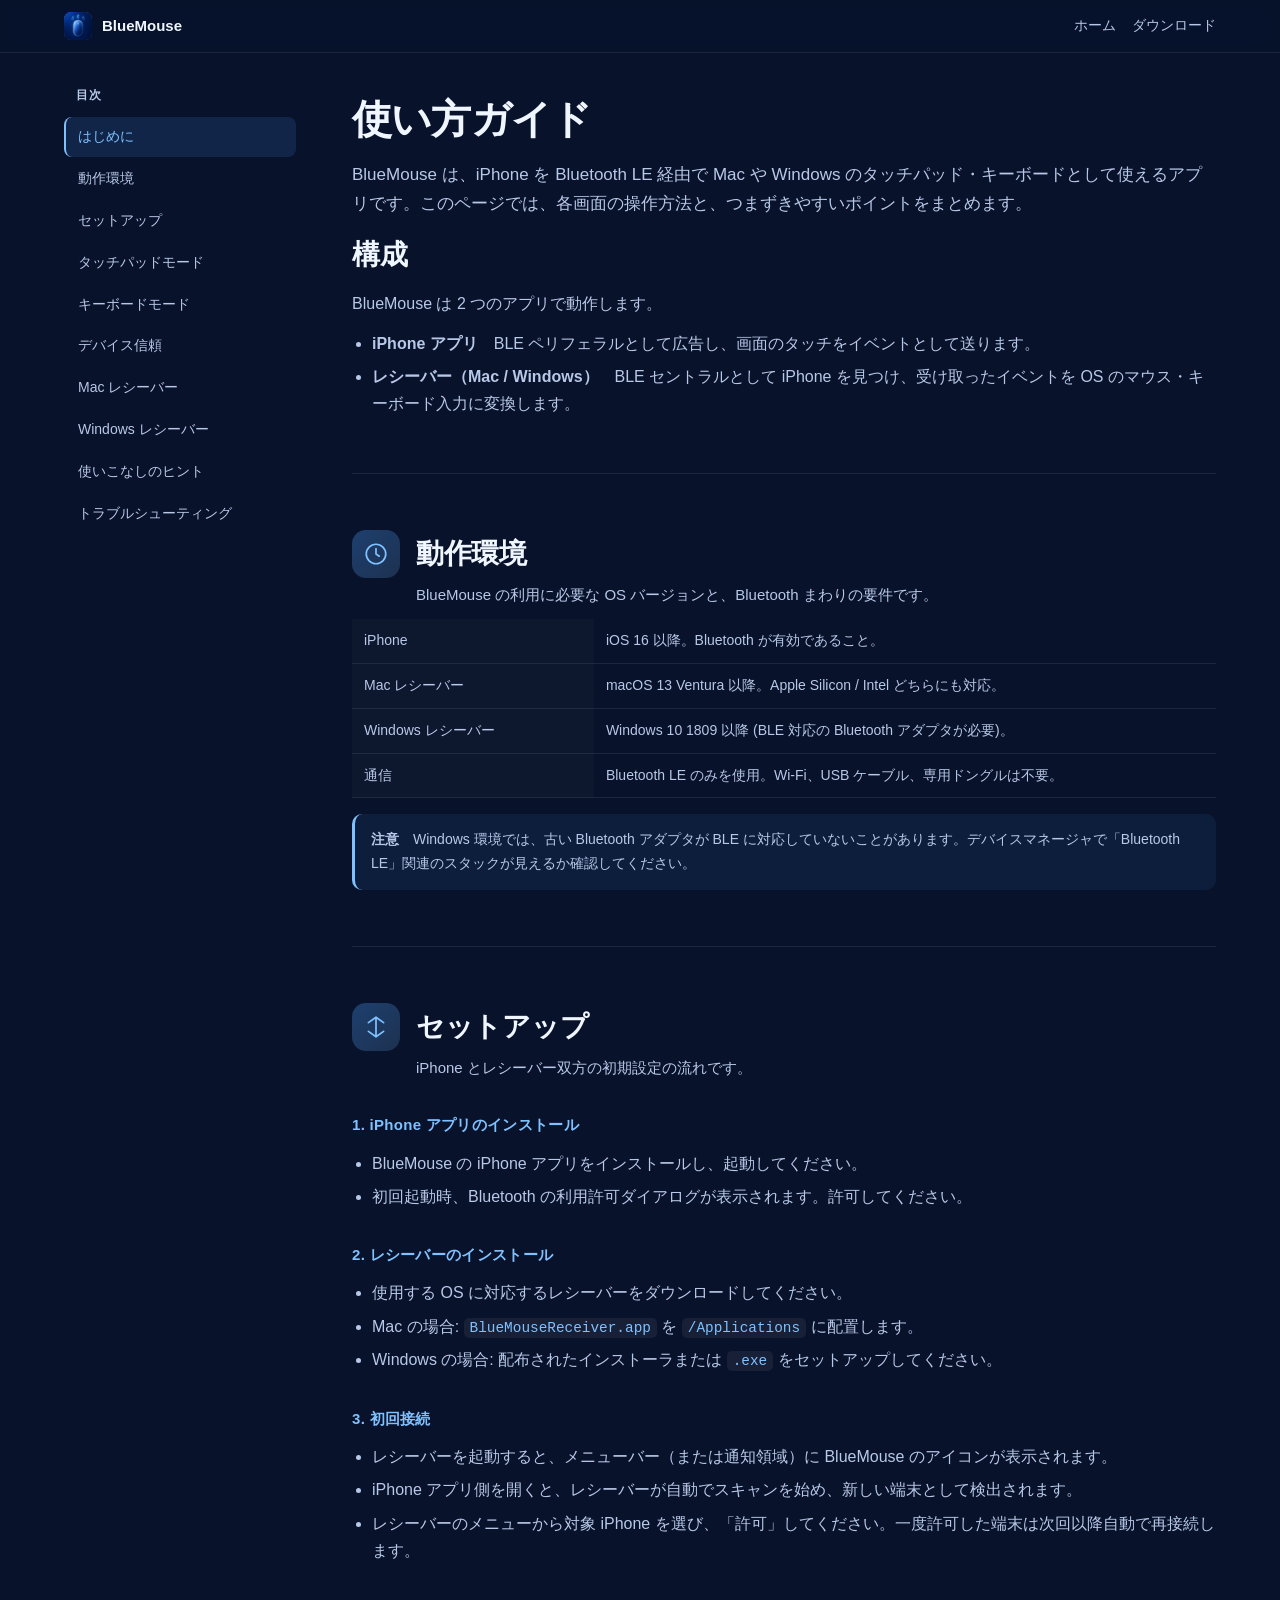
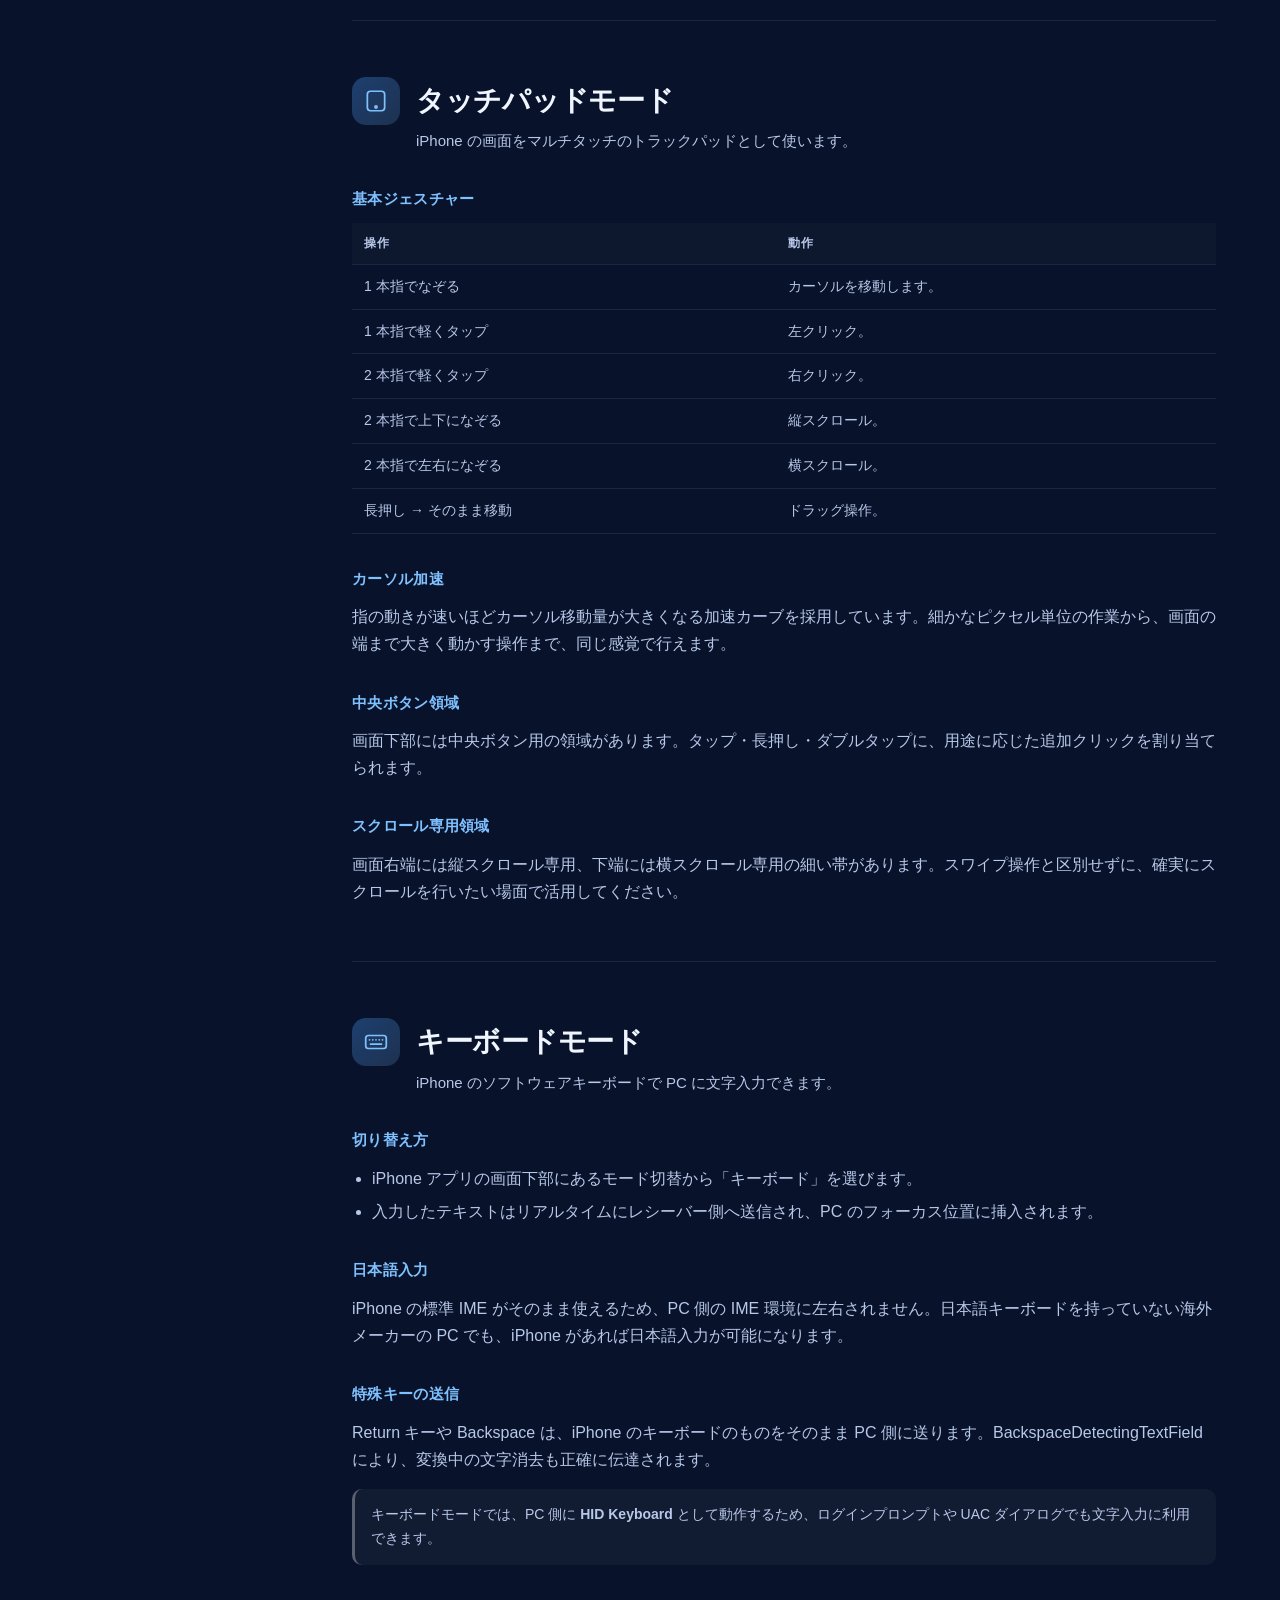
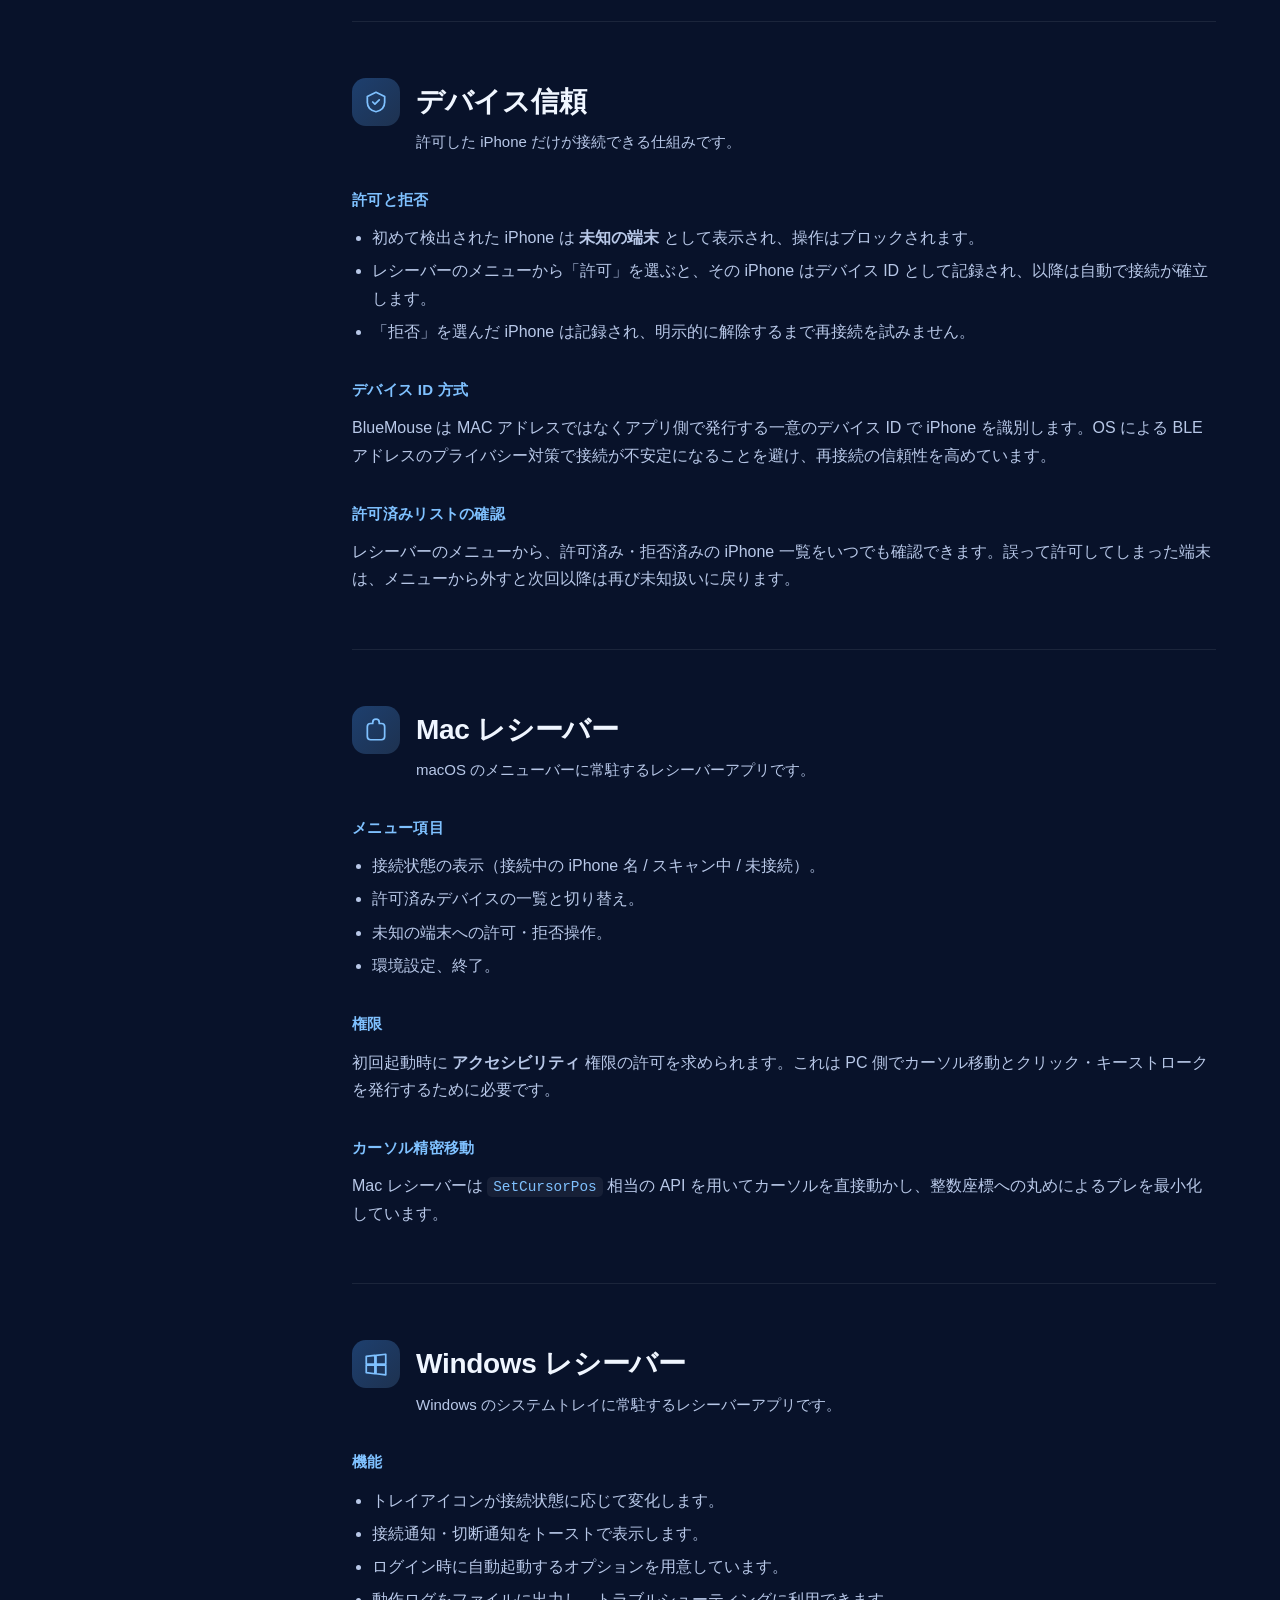
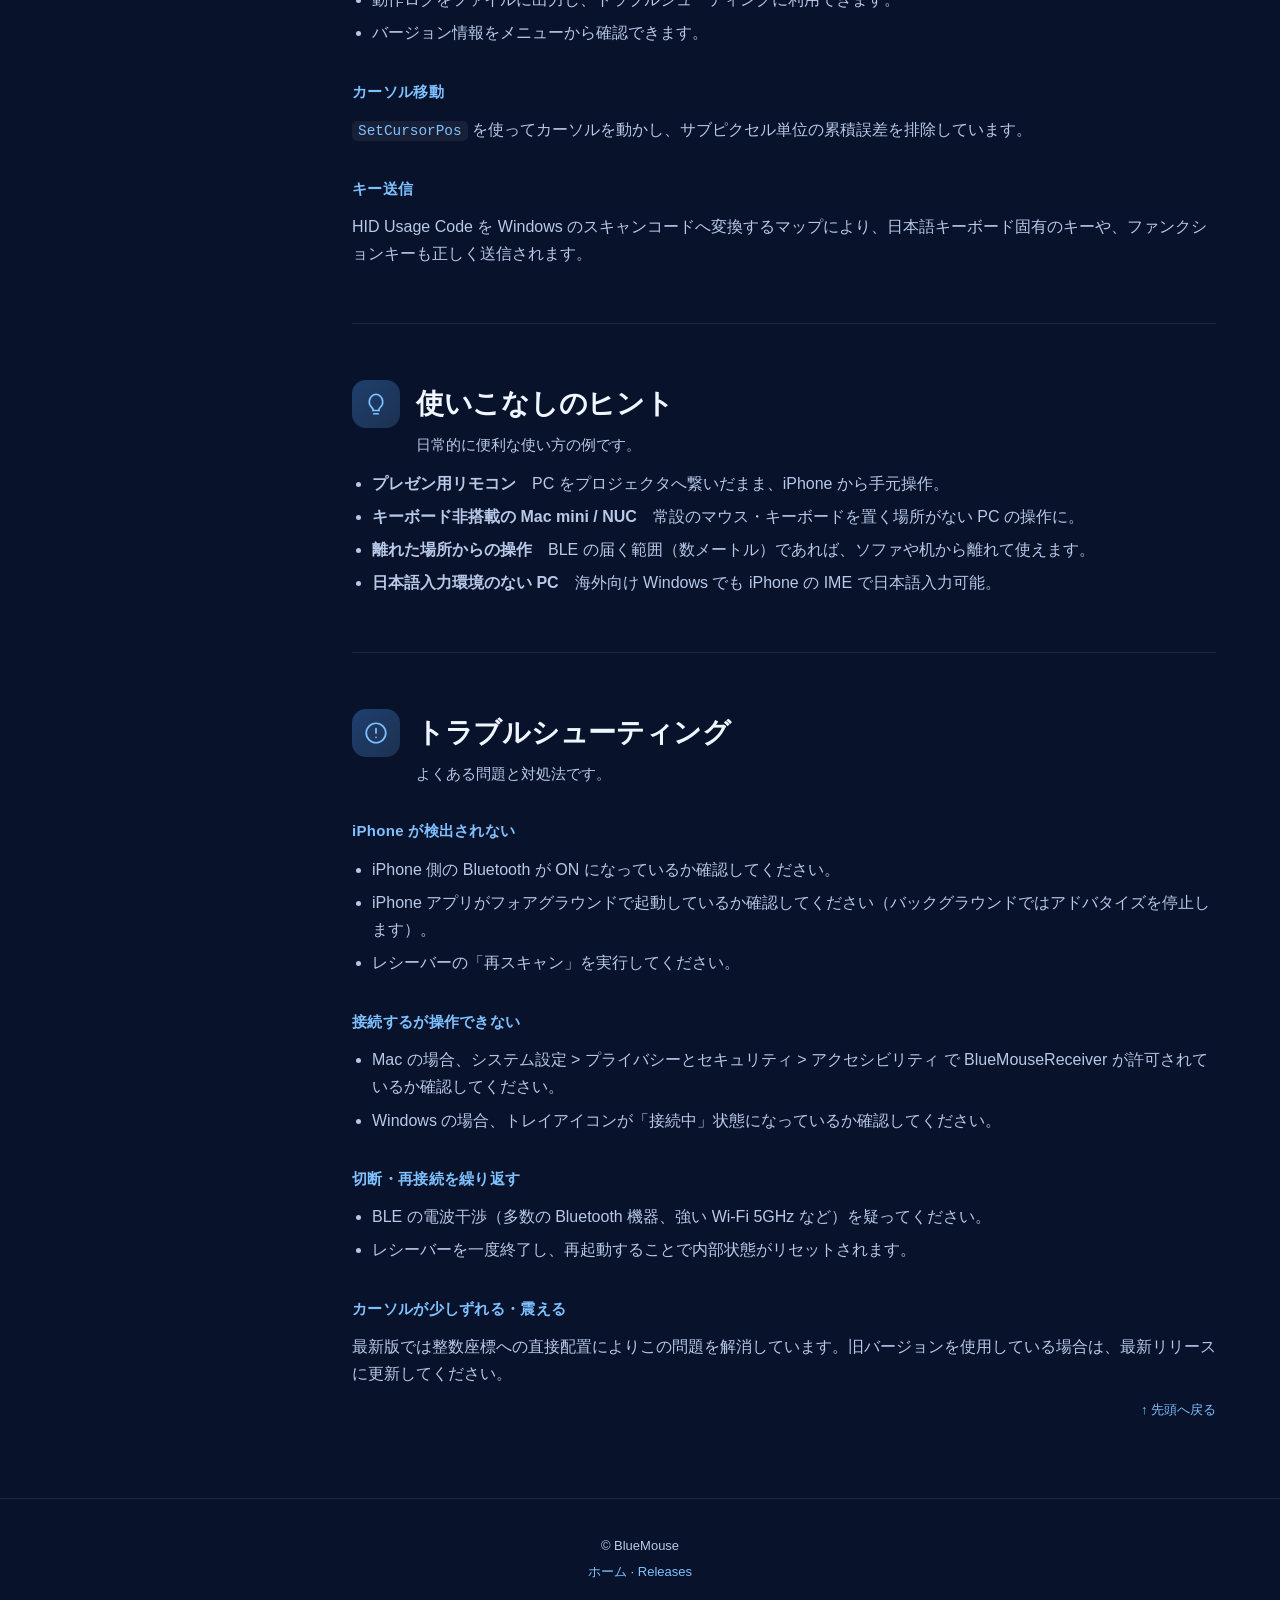
==== docs/guide.html @ d8cfebe4 "feat: 初回ランディングページ追加（README + docs/index.html + guide.html）" ====
<!DOCTYPE html>
<html lang="ja">
<head>
<meta charset="UTF-8">
<meta name="viewport" content="width=device-width, initial-scale=1">
<title>使い方ガイド — BlueMouse</title>
<meta name="description" content="BlueMouse のセットアップ手順、各モードの使い方、レシーバー側の操作方法、トラブルシューティングをまとめたガイドです。">
<link rel="icon" type="image/png" href="icon.png">
<link rel="stylesheet" href="style.css">
<link rel="stylesheet" href="guide.css">
</head>
<body class="guide">

<header class="topbar">
  <div class="topbar__inner">
    <a class="topbar__brand" href="./">
      <img src="icon-256.png" alt="" width="28" height="28">
      <span>BlueMouse</span>
    </a>
    <nav class="topbar__nav">
      <a href="./">ホーム</a>
      <a href="https://github.com/piggest/BlueMouse/releases/latest">ダウンロード</a>
    </nav>
  </div>
</header>

<div class="layout">
  <aside class="sidebar">
    <div class="sidebar__inner">
      <p class="sidebar__title">目次</p>
      <nav class="toc">
        <a href="#overview">はじめに</a>
        <a href="#requirements">動作環境</a>
        <a href="#setup">セットアップ</a>
        <a href="#touchpad">タッチパッドモード</a>
        <a href="#keyboard">キーボードモード</a>
        <a href="#trust">デバイス信頼</a>
        <a href="#receiver-mac">Mac レシーバー</a>
        <a href="#receiver-win">Windows レシーバー</a>
        <a href="#tips">使いこなしのヒント</a>
        <a href="#troubleshoot">トラブルシューティング</a>
      </nav>
    </div>
  </aside>

  <main class="content">

    <section id="overview" class="doc">
      <h1>使い方ガイド</h1>
      <p class="lead">BlueMouse は、iPhone を Bluetooth LE 経由で Mac や Windows のタッチパッド・キーボードとして使えるアプリです。このページでは、各画面の操作方法と、つまずきやすいポイントをまとめます。</p>

      <h2>構成</h2>
      <p>BlueMouse は 2 つのアプリで動作します。</p>
      <ul>
        <li><strong>iPhone アプリ</strong>　BLE ペリフェラルとして広告し、画面のタッチをイベントとして送ります。</li>
        <li><strong>レシーバー（Mac / Windows）</strong>　BLE セントラルとして iPhone を見つけ、受け取ったイベントを OS のマウス・キーボード入力に変換します。</li>
      </ul>
    </section>

    <section id="requirements" class="doc">
      <header class="doc__header">
        <span class="doc__icon" aria-hidden="true">
          <svg viewBox="0 0 24 24" fill="none" stroke="currentColor" stroke-width="1.6" stroke-linecap="round" stroke-linejoin="round"><circle cx="12" cy="12" r="9"/><path d="M12 7v5l3 2"/></svg>
        </span>
        <div>
          <h2>動作環境</h2>
          <p class="doc__lede">BlueMouse の利用に必要な OS バージョンと、Bluetooth まわりの要件です。</p>
        </div>
      </header>

      <table class="kv">
        <tbody>
          <tr><th>iPhone</th><td>iOS 16 以降。Bluetooth が有効であること。</td></tr>
          <tr><th>Mac レシーバー</th><td>macOS 13 Ventura 以降。Apple Silicon / Intel どちらにも対応。</td></tr>
          <tr><th>Windows レシーバー</th><td>Windows 10 1809 以降 (BLE 対応の Bluetooth アダプタが必要)。</td></tr>
          <tr><th>通信</th><td>Bluetooth LE のみを使用。Wi-Fi、USB ケーブル、専用ドングルは不要。</td></tr>
        </tbody>
      </table>

      <div class="callout">
        <p><strong>注意</strong>　Windows 環境では、古い Bluetooth アダプタが BLE に対応していないことがあります。デバイスマネージャで「Bluetooth LE」関連のスタックが見えるか確認してください。</p>
      </div>
    </section>

    <section id="setup" class="doc">
      <header class="doc__header">
        <span class="doc__icon" aria-hidden="true">
          <svg viewBox="0 0 24 24" fill="none" stroke="currentColor" stroke-width="1.6" stroke-linecap="round" stroke-linejoin="round"><path d="M12 3v18M5 8l7-5 7 5M5 16l7 5 7-5"/></svg>
        </span>
        <div>
          <h2>セットアップ</h2>
          <p class="doc__lede">iPhone とレシーバー双方の初期設定の流れです。</p>
        </div>
      </header>

      <h3>1. iPhone アプリのインストール</h3>
      <ul>
        <li>BlueMouse の iPhone アプリをインストールし、起動してください。</li>
        <li>初回起動時、Bluetooth の利用許可ダイアログが表示されます。許可してください。</li>
      </ul>

      <h3>2. レシーバーのインストール</h3>
      <ul>
        <li>使用する OS に対応するレシーバーをダウンロードしてください。</li>
        <li>Mac の場合: <code>BlueMouseReceiver.app</code> を <code>/Applications</code> に配置します。</li>
        <li>Windows の場合: 配布されたインストーラまたは <code>.exe</code> をセットアップしてください。</li>
      </ul>

      <h3>3. 初回接続</h3>
      <ul>
        <li>レシーバーを起動すると、メニューバー（または通知領域）に BlueMouse のアイコンが表示されます。</li>
        <li>iPhone アプリ側を開くと、レシーバーが自動でスキャンを始め、新しい端末として検出されます。</li>
        <li>レシーバーのメニューから対象 iPhone を選び、「許可」してください。一度許可した端末は次回以降自動で再接続します。</li>
      </ul>
    </section>

    <section id="touchpad" class="doc">
      <header class="doc__header">
        <span class="doc__icon" aria-hidden="true">
          <svg viewBox="0 0 24 24" fill="none" stroke="currentColor" stroke-width="1.6" stroke-linecap="round" stroke-linejoin="round"><rect x="4" y="3" width="16" height="18" rx="3"/><circle cx="12" cy="17.5" r="1"/></svg>
        </span>
        <div>
          <h2>タッチパッドモード</h2>
          <p class="doc__lede">iPhone の画面をマルチタッチのトラックパッドとして使います。</p>
        </div>
      </header>

      <h3>基本ジェスチャー</h3>
      <table class="hotkeys">
        <thead><tr><th>操作</th><th>動作</th></tr></thead>
        <tbody>
          <tr><td>1 本指でなぞる</td><td>カーソルを移動します。</td></tr>
          <tr><td>1 本指で軽くタップ</td><td>左クリック。</td></tr>
          <tr><td>2 本指で軽くタップ</td><td>右クリック。</td></tr>
          <tr><td>2 本指で上下になぞる</td><td>縦スクロール。</td></tr>
          <tr><td>2 本指で左右になぞる</td><td>横スクロール。</td></tr>
          <tr><td>長押し → そのまま移動</td><td>ドラッグ操作。</td></tr>
        </tbody>
      </table>

      <h3>カーソル加速</h3>
      <p>指の動きが速いほどカーソル移動量が大きくなる加速カーブを採用しています。細かなピクセル単位の作業から、画面の端まで大きく動かす操作まで、同じ感覚で行えます。</p>

      <h3>中央ボタン領域</h3>
      <p>画面下部には中央ボタン用の領域があります。タップ・長押し・ダブルタップに、用途に応じた追加クリックを割り当てられます。</p>

      <h3>スクロール専用領域</h3>
      <p>画面右端には縦スクロール専用、下端には横スクロール専用の細い帯があります。スワイプ操作と区別せずに、確実にスクロールを行いたい場面で活用してください。</p>
    </section>

    <section id="keyboard" class="doc">
      <header class="doc__header">
        <span class="doc__icon" aria-hidden="true">
          <svg viewBox="0 0 24 24" fill="none" stroke="currentColor" stroke-width="1.6" stroke-linecap="round" stroke-linejoin="round"><rect x="2.5" y="6" width="19" height="12" rx="2.5"/><path d="M6 10h.01M9 10h.01M12 10h.01M15 10h.01M18 10h.01M7 14h10"/></svg>
        </span>
        <div>
          <h2>キーボードモード</h2>
          <p class="doc__lede">iPhone のソフトウェアキーボードで PC に文字入力できます。</p>
        </div>
      </header>

      <h3>切り替え方</h3>
      <ul>
        <li>iPhone アプリの画面下部にあるモード切替から「キーボード」を選びます。</li>
        <li>入力したテキストはリアルタイムにレシーバー側へ送信され、PC のフォーカス位置に挿入されます。</li>
      </ul>

      <h3>日本語入力</h3>
      <p>iPhone の標準 IME がそのまま使えるため、PC 側の IME 環境に左右されません。日本語キーボードを持っていない海外メーカーの PC でも、iPhone があれば日本語入力が可能になります。</p>

      <h3>特殊キーの送信</h3>
      <p>Return キーや Backspace は、iPhone のキーボードのものをそのまま PC 側に送ります。BackspaceDetectingTextField により、変換中の文字消去も正確に伝達されます。</p>

      <div class="callout callout--note">
        <p>キーボードモードでは、PC 側に <strong>HID Keyboard</strong> として動作するため、ログインプロンプトや UAC ダイアログでも文字入力に利用できます。</p>
      </div>
    </section>

    <section id="trust" class="doc">
      <header class="doc__header">
        <span class="doc__icon" aria-hidden="true">
          <svg viewBox="0 0 24 24" fill="none" stroke="currentColor" stroke-width="1.6" stroke-linecap="round" stroke-linejoin="round"><path d="M12 3l8 4v5c0 5-3.5 8-8 9-4.5-1-8-4-8-9V7z"/><path d="M9 12l2 2 4-4"/></svg>
        </span>
        <div>
          <h2>デバイス信頼</h2>
          <p class="doc__lede">許可した iPhone だけが接続できる仕組みです。</p>
        </div>
      </header>

      <h3>許可と拒否</h3>
      <ul>
        <li>初めて検出された iPhone は <strong>未知の端末</strong> として表示され、操作はブロックされます。</li>
        <li>レシーバーのメニューから「許可」を選ぶと、その iPhone はデバイス ID として記録され、以降は自動で接続が確立します。</li>
        <li>「拒否」を選んだ iPhone は記録され、明示的に解除するまで再接続を試みません。</li>
      </ul>

      <h3>デバイス ID 方式</h3>
      <p>BlueMouse は MAC アドレスではなくアプリ側で発行する一意のデバイス ID で iPhone を識別します。OS による BLE アドレスのプライバシー対策で接続が不安定になることを避け、再接続の信頼性を高めています。</p>

      <h3>許可済みリストの確認</h3>
      <p>レシーバーのメニューから、許可済み・拒否済みの iPhone 一覧をいつでも確認できます。誤って許可してしまった端末は、メニューから外すと次回以降は再び未知扱いに戻ります。</p>
    </section>

    <section id="receiver-mac" class="doc">
      <header class="doc__header">
        <span class="doc__icon" aria-hidden="true">
          <svg viewBox="0 0 24 24" fill="none" stroke="currentColor" stroke-width="1.6" stroke-linecap="round" stroke-linejoin="round"><path d="M12 2a3 3 0 00-3 3v1H7a3 3 0 00-3 3v9a3 3 0 003 3h10a3 3 0 003-3V9a3 3 0 00-3-3h-2V5a3 3 0 00-3-3z"/></svg>
        </span>
        <div>
          <h2>Mac レシーバー</h2>
          <p class="doc__lede">macOS のメニューバーに常駐するレシーバーアプリです。</p>
        </div>
      </header>

      <h3>メニュー項目</h3>
      <ul>
        <li>接続状態の表示（接続中の iPhone 名 / スキャン中 / 未接続）。</li>
        <li>許可済みデバイスの一覧と切り替え。</li>
        <li>未知の端末への許可・拒否操作。</li>
        <li>環境設定、終了。</li>
      </ul>

      <h3>権限</h3>
      <p>初回起動時に <strong>アクセシビリティ</strong> 権限の許可を求められます。これは PC 側でカーソル移動とクリック・キーストロークを発行するために必要です。</p>

      <h3>カーソル精密移動</h3>
      <p>Mac レシーバーは <code>SetCursorPos</code> 相当の API を用いてカーソルを直接動かし、整数座標への丸めによるブレを最小化しています。</p>
    </section>

    <section id="receiver-win" class="doc">
      <header class="doc__header">
        <span class="doc__icon" aria-hidden="true">
          <svg viewBox="0 0 24 24" fill="none" stroke="currentColor" stroke-width="1.6" stroke-linecap="round" stroke-linejoin="round"><path d="M3 5l8-1v8H3zM12 4l9-1v9h-9zM3 13h8v8l-8-1zM12 13h9v9l-9-1z"/></svg>
        </span>
        <div>
          <h2>Windows レシーバー</h2>
          <p class="doc__lede">Windows のシステムトレイに常駐するレシーバーアプリです。</p>
        </div>
      </header>

      <h3>機能</h3>
      <ul>
        <li>トレイアイコンが接続状態に応じて変化します。</li>
        <li>接続通知・切断通知をトーストで表示します。</li>
        <li>ログイン時に自動起動するオプションを用意しています。</li>
        <li>動作ログをファイルに出力し、トラブルシューティングに利用できます。</li>
        <li>バージョン情報をメニューから確認できます。</li>
      </ul>

      <h3>カーソル移動</h3>
      <p><code>SetCursorPos</code> を使ってカーソルを動かし、サブピクセル単位の累積誤差を排除しています。</p>

      <h3>キー送信</h3>
      <p>HID Usage Code を Windows のスキャンコードへ変換するマップにより、日本語キーボード固有のキーや、ファンクションキーも正しく送信されます。</p>
    </section>

    <section id="tips" class="doc">
      <header class="doc__header">
        <span class="doc__icon" aria-hidden="true">
          <svg viewBox="0 0 24 24" fill="none" stroke="currentColor" stroke-width="1.6" stroke-linecap="round" stroke-linejoin="round"><path d="M9 18h6M10 21h4M12 3a7 7 0 00-4 12c1 1 1.5 2 1.5 3h5C14.5 17 15 16 16 15a7 7 0 00-4-12z"/></svg>
        </span>
        <div>
          <h2>使いこなしのヒント</h2>
          <p class="doc__lede">日常的に便利な使い方の例です。</p>
        </div>
      </header>

      <ul>
        <li><strong>プレゼン用リモコン</strong>　PC をプロジェクタへ繋いだまま、iPhone から手元操作。</li>
        <li><strong>キーボード非搭載の Mac mini / NUC</strong>　常設のマウス・キーボードを置く場所がない PC の操作に。</li>
        <li><strong>離れた場所からの操作</strong>　BLE の届く範囲（数メートル）であれば、ソファや机から離れて使えます。</li>
        <li><strong>日本語入力環境のない PC</strong>　海外向け Windows でも iPhone の IME で日本語入力可能。</li>
      </ul>
    </section>

    <section id="troubleshoot" class="doc">
      <header class="doc__header">
        <span class="doc__icon" aria-hidden="true">
          <svg viewBox="0 0 24 24" fill="none" stroke="currentColor" stroke-width="1.6" stroke-linecap="round" stroke-linejoin="round"><circle cx="12" cy="12" r="9"/><path d="M12 8v4M12 16h.01"/></svg>
        </span>
        <div>
          <h2>トラブルシューティング</h2>
          <p class="doc__lede">よくある問題と対処法です。</p>
        </div>
      </header>

      <h3>iPhone が検出されない</h3>
      <ul>
        <li>iPhone 側の Bluetooth が ON になっているか確認してください。</li>
        <li>iPhone アプリがフォアグラウンドで起動しているか確認してください（バックグラウンドではアドバタイズを停止します）。</li>
        <li>レシーバーの「再スキャン」を実行してください。</li>
      </ul>

      <h3>接続するが操作できない</h3>
      <ul>
        <li>Mac の場合、システム設定 &gt; プライバシーとセキュリティ &gt; アクセシビリティ で BlueMouseReceiver が許可されているか確認してください。</li>
        <li>Windows の場合、トレイアイコンが「接続中」状態になっているか確認してください。</li>
      </ul>

      <h3>切断・再接続を繰り返す</h3>
      <ul>
        <li>BLE の電波干渉（多数の Bluetooth 機器、強い Wi-Fi 5GHz など）を疑ってください。</li>
        <li>レシーバーを一度終了し、再起動することで内部状態がリセットされます。</li>
      </ul>

      <h3>カーソルが少しずれる・震える</h3>
      <p>最新版では整数座標への直接配置によりこの問題を解消しています。旧バージョンを使用している場合は、最新リリースに更新してください。</p>
    </section>

    <p class="back-to-top"><a href="#overview">↑ 先頭へ戻る</a></p>

  </main>
</div>

<footer class="footer">
  <div class="container">
    <p>© BlueMouse</p>
    <p><a href="./">ホーム</a> · <a href="https://github.com/piggest/BlueMouse/releases">Releases</a></p>
  </div>
</footer>

<script>
(function () {
  const links = document.querySelectorAll('.toc a');
  const map = new Map();
  links.forEach(a => {
    const id = a.getAttribute('href').slice(1);
    const el = document.getElementById(id);
    if (el) map.set(el, a);
  });
  const observer = new IntersectionObserver(entries => {
    entries.forEach(e => {
      const link = map.get(e.target);
      if (!link) return;
      if (e.isIntersecting) {
        links.forEach(l => l.classList.remove('active'));
        link.classList.add('active');
      }
    });
  }, { rootMargin: '-30% 0px -65% 0px', threshold: 0 });
  map.forEach((_, el) => observer.observe(el));
})();
</script>
</body>
</html>
---- docs/style.css ----
:root {
  --bg: #08122a;
  --bg-2: #102145;
  --fg: #f0f6ff;
  --fg-muted: #b8c8e8;
  --accent: #4a9eff;
  --accent-2: #7fc1ff;
  --card: rgba(255, 255, 255, 0.05);
  --card-border: rgba(255, 255, 255, 0.08);
  --max-width: 1080px;
}

* { box-sizing: border-box; }

html { scroll-behavior: smooth; }

body {
  margin: 0;
  font-family: -apple-system, BlinkMacSystemFont, "Helvetica Neue", "Hiragino Sans", "Yu Gothic UI", sans-serif;
  background: var(--bg);
  color: var(--fg);
  line-height: 1.7;
  -webkit-font-smoothing: antialiased;
}

a { color: var(--accent-2); text-decoration: none; }
a:hover { text-decoration: underline; }

.container {
  max-width: var(--max-width);
  margin: 0 auto;
  padding: 0 24px;
}

/* Hero */
.hero {
  background: radial-gradient(ellipse at top, #1a3070 0%, var(--bg) 60%);
  padding: 96px 0 80px;
  text-align: center;
  position: relative;
  overflow: hidden;
}

.hero::before {
  content: "";
  position: absolute;
  inset: 0;
  background: radial-gradient(circle at 20% 30%, rgba(127, 193, 255, 0.18), transparent 40%),
              radial-gradient(circle at 80% 60%, rgba(74, 158, 255, 0.15), transparent 45%);
  pointer-events: none;
}

.hero > .container { position: relative; }

.hero__icon {
  width: 160px; height: 160px;
  border-radius: 36px;
  box-shadow: 0 30px 80px rgba(74, 158, 255, 0.45),
              0 8px 24px rgba(0, 0, 0, 0.5);
}

.hero__title {
  font-size: clamp(40px, 6vw, 64px);
  margin: 28px 0 8px;
  letter-spacing: -0.02em;
  font-weight: 700;
}

.hero__lede {
  font-size: clamp(18px, 2.4vw, 24px);
  margin: 0 0 12px;
  color: var(--fg);
}

.hero__sub {
  margin: 0 auto 32px;
  max-width: 640px;
  color: var(--fg-muted);
  font-size: 16px;
}

.hero__cta {
  display: flex;
  gap: 12px;
  justify-content: center;
  flex-wrap: wrap;
}

.btn {
  display: inline-block;
  padding: 14px 28px;
  border-radius: 12px;
  font-weight: 600;
  font-size: 15px;
  transition: transform 0.15s ease, box-shadow 0.2s ease;
}

.btn--primary {
  background: linear-gradient(135deg, var(--accent), var(--accent-2));
  color: #06122a;
  box-shadow: 0 10px 30px rgba(74, 158, 255, 0.4);
}
.btn--primary:hover { transform: translateY(-2px); text-decoration: none; }

.btn--ghost {
  background: transparent;
  color: var(--fg);
  border: 1px solid rgba(255, 255, 255, 0.2);
}
.btn--ghost:hover { background: rgba(255, 255, 255, 0.05); text-decoration: none; }

.hero__meta {
  margin-top: 24px;
  font-size: 13px;
  color: var(--fg-muted);
}

/* Sections */
.section__title {
  font-size: clamp(24px, 3.5vw, 32px);
  margin: 0 0 32px;
  letter-spacing: -0.01em;
}

.features { padding: 80px 0; background: var(--bg-2); }

.cards {
  list-style: none;
  padding: 0;
  margin: 0;
  display: grid;
  grid-template-columns: repeat(auto-fit, minmax(220px, 1fr));
  gap: 16px;
}

.card {
  background: var(--card);
  border: 1px solid var(--card-border);
  border-radius: 16px;
  padding: 24px;
  transition: border-color 0.2s ease, transform 0.2s ease;
}
.card:hover { border-color: var(--accent); transform: translateY(-2px); }
.card__icon {
  display: inline-flex;
  align-items: center;
  justify-content: center;
  width: 44px;
  height: 44px;
  border-radius: 12px;
  background: linear-gradient(135deg, rgba(74, 158, 255, 0.28), rgba(127, 193, 255, 0.18));
  color: var(--accent-2);
  margin-bottom: 14px;
}
.card__icon svg { width: 24px; height: 24px; }
.card h3 { margin: 0 0 8px; font-size: 17px; color: var(--accent-2); }
.card p { margin: 0; color: var(--fg-muted); font-size: 14px; }

/* Platforms */
.platforms { padding: 80px 0; }
.platform-grid {
  display: grid;
  grid-template-columns: repeat(auto-fit, minmax(260px, 1fr));
  gap: 16px;
}
.platform {
  background: var(--card);
  border: 1px solid var(--card-border);
  border-radius: 16px;
  padding: 24px;
}
.platform h3 {
  margin: 0 0 8px;
  font-size: 17px;
  color: var(--accent-2);
}
.platform p { margin: 0 0 12px; color: var(--fg-muted); font-size: 14px; }
.platform__tag {
  display: inline-block;
  padding: 2px 10px;
  border-radius: 999px;
  font-size: 12px;
  background: rgba(74, 158, 255, 0.15);
  color: var(--accent-2);
  margin-bottom: 12px;
}

/* Install */
.install { padding: 80px 0; background: var(--bg-2); }
.steps { padding-left: 20px; color: var(--fg-muted); }
.steps li { margin-bottom: 8px; }
.steps code {
  background: rgba(255, 255, 255, 0.08);
  padding: 2px 8px;
  border-radius: 6px;
  font-family: "SF Mono", Menlo, monospace;
  font-size: 0.92em;
}
.note { margin-top: 16px; font-size: 13px; color: var(--fg-muted); }

/* Footer */
.footer {
  padding: 32px 0;
  text-align: center;
  color: var(--fg-muted);
  font-size: 13px;
  border-top: 1px solid var(--card-border);
}
.footer p { margin: 4px 0; }
---- docs/guide.css ----
/* ガイド専用スタイル */

body.guide {
  background: var(--bg);
  color: var(--fg);
}

/* Topbar */
.topbar {
  position: sticky;
  top: 0;
  z-index: 50;
  background: rgba(8, 18, 42, 0.85);
  backdrop-filter: saturate(160%) blur(12px);
  -webkit-backdrop-filter: saturate(160%) blur(12px);
  border-bottom: 1px solid var(--card-border);
}
.topbar__inner {
  max-width: 1200px;
  margin: 0 auto;
  padding: 12px 24px;
  display: flex;
  align-items: center;
  justify-content: space-between;
  gap: 16px;
}
.topbar__brand {
  display: inline-flex;
  align-items: center;
  gap: 10px;
  color: var(--fg);
  font-weight: 600;
  font-size: 15px;
  text-decoration: none;
}
.topbar__brand img { border-radius: 7px; }
.topbar__nav {
  display: flex;
  gap: 16px;
  font-size: 14px;
}
.topbar__nav a { color: var(--fg-muted); }
.topbar__nav a:hover { color: var(--accent-2); }

/* Layout */
.layout {
  max-width: 1200px;
  margin: 0 auto;
  padding: 32px 24px 64px;
  display: grid;
  grid-template-columns: 240px 1fr;
  gap: 48px;
}
@media (max-width: 880px) {
  .layout { grid-template-columns: 1fr; gap: 24px; }
  .sidebar { position: static; }
  .sidebar__inner { position: static; }
  .toc { display: grid; grid-template-columns: repeat(2, 1fr); gap: 4px; }
}

/* Sidebar / TOC */
.sidebar { position: relative; }
.sidebar__inner {
  position: sticky;
  top: 80px;
  max-height: calc(100vh - 96px);
  overflow-y: auto;
  padding-right: 8px;
}
.sidebar__title {
  font-size: 12px;
  font-weight: 600;
  letter-spacing: 0.08em;
  text-transform: uppercase;
  color: var(--fg-muted);
  margin: 0 0 12px;
  padding: 0 12px;
}
.toc { display: flex; flex-direction: column; gap: 2px; }
.toc a {
  display: block;
  padding: 8px 12px;
  border-radius: 8px;
  color: var(--fg-muted);
  font-size: 14px;
  text-decoration: none;
  border-left: 2px solid transparent;
  transition: background 0.12s, color 0.12s, border-color 0.12s;
}
.toc a:hover { color: var(--fg); background: rgba(255, 255, 255, 0.04); text-decoration: none; }
.toc a.active {
  color: var(--accent-2);
  background: rgba(74, 158, 255, 0.14);
  border-left-color: var(--accent-2);
}

/* Content */
.content { min-width: 0; }
.content > .doc { scroll-margin-top: 80px; }
.content > .doc + .doc {
  margin-top: 56px;
  padding-top: 56px;
  border-top: 1px solid var(--card-border);
}

.lead {
  font-size: 17px;
  color: var(--fg-muted);
  margin: 8px 0 32px;
}

.content h1 {
  font-size: clamp(28px, 4vw, 40px);
  margin: 0 0 8px;
  letter-spacing: -0.02em;
}
.content h2 {
  font-size: clamp(22px, 3vw, 28px);
  margin: 0 0 12px;
  letter-spacing: -0.01em;
}
.content h3 {
  font-size: 15px;
  margin: 32px 0 12px;
  color: var(--accent-2);
  letter-spacing: 0.02em;
}
.content p { color: var(--fg-muted); margin: 0 0 12px; }
.content ul {
  padding-left: 20px;
  color: var(--fg-muted);
  margin: 0 0 12px;
}
.content ul li { margin-bottom: 6px; }
.content ul ul { margin-top: 6px; margin-bottom: 0; }

/* Doc section header with icon */
.doc__header {
  display: flex;
  align-items: flex-start;
  gap: 16px;
  margin-bottom: 12px;
}
.doc__icon {
  flex: 0 0 auto;
  display: inline-flex;
  align-items: center;
  justify-content: center;
  width: 48px;
  height: 48px;
  border-radius: 14px;
  background: linear-gradient(135deg, rgba(74, 158, 255, 0.32), rgba(127, 193, 255, 0.18));
  color: var(--accent-2);
}
.doc__icon svg { width: 26px; height: 26px; }
.doc__lede {
  margin: 4px 0 0 !important;
  color: var(--fg-muted);
  font-size: 15px;
}
.doc__header > div { min-width: 0; flex: 1; }
.doc__header h2 { margin: 0; }

/* Tables */
.kv, .hotkeys {
  width: 100%;
  border-collapse: collapse;
  margin: 0 0 12px;
  font-size: 14px;
}
.kv th, .kv td, .hotkeys th, .hotkeys td {
  text-align: left;
  padding: 10px 12px;
  border-bottom: 1px solid var(--card-border);
  vertical-align: top;
}
.kv th, .hotkeys th {
  font-weight: 600;
  color: var(--fg);
  background: rgba(255, 255, 255, 0.02);
}
.hotkeys thead th { color: var(--fg-muted); font-size: 12px; letter-spacing: 0.06em; text-transform: uppercase; }
.kv th { width: 28%; color: var(--fg-muted); font-weight: 500; }
.kv td, .hotkeys td { color: var(--fg-muted); }
.kv td code, .hotkeys td code { color: var(--accent-2); }

/* kbd */
kbd {
  display: inline-block;
  padding: 2px 7px;
  margin: 0 2px;
  font-family: -apple-system, BlinkMacSystemFont, "Helvetica Neue", sans-serif;
  font-size: 12px;
  font-weight: 600;
  color: var(--fg);
  background: rgba(255, 255, 255, 0.08);
  border: 1px solid rgba(255, 255, 255, 0.14);
  border-bottom-width: 2px;
  border-radius: 5px;
  vertical-align: middle;
}

/* Inline code */
.content code {
  background: rgba(255, 255, 255, 0.06);
  padding: 2px 6px;
  border-radius: 5px;
  font-family: "SF Mono", Menlo, monospace;
  font-size: 0.9em;
  color: var(--accent-2);
}

/* Callouts */
.callout {
  margin: 16px 0;
  padding: 14px 16px;
  border-radius: 10px;
  background: rgba(74, 158, 255, 0.09);
  border-left: 3px solid var(--accent-2);
  font-size: 14px;
  color: var(--fg-muted);
}
.callout p { margin: 0; }
.callout--note {
  background: rgba(255, 255, 255, 0.04);
  border-left-color: rgba(255, 255, 255, 0.3);
}
.callout--warn {
  background: rgba(255, 168, 90, 0.08);
  border-left-color: #ffaa5a;
}

/* Back to top */
.back-to-top {
  margin-top: 48px;
  text-align: right;
  font-size: 13px;
}
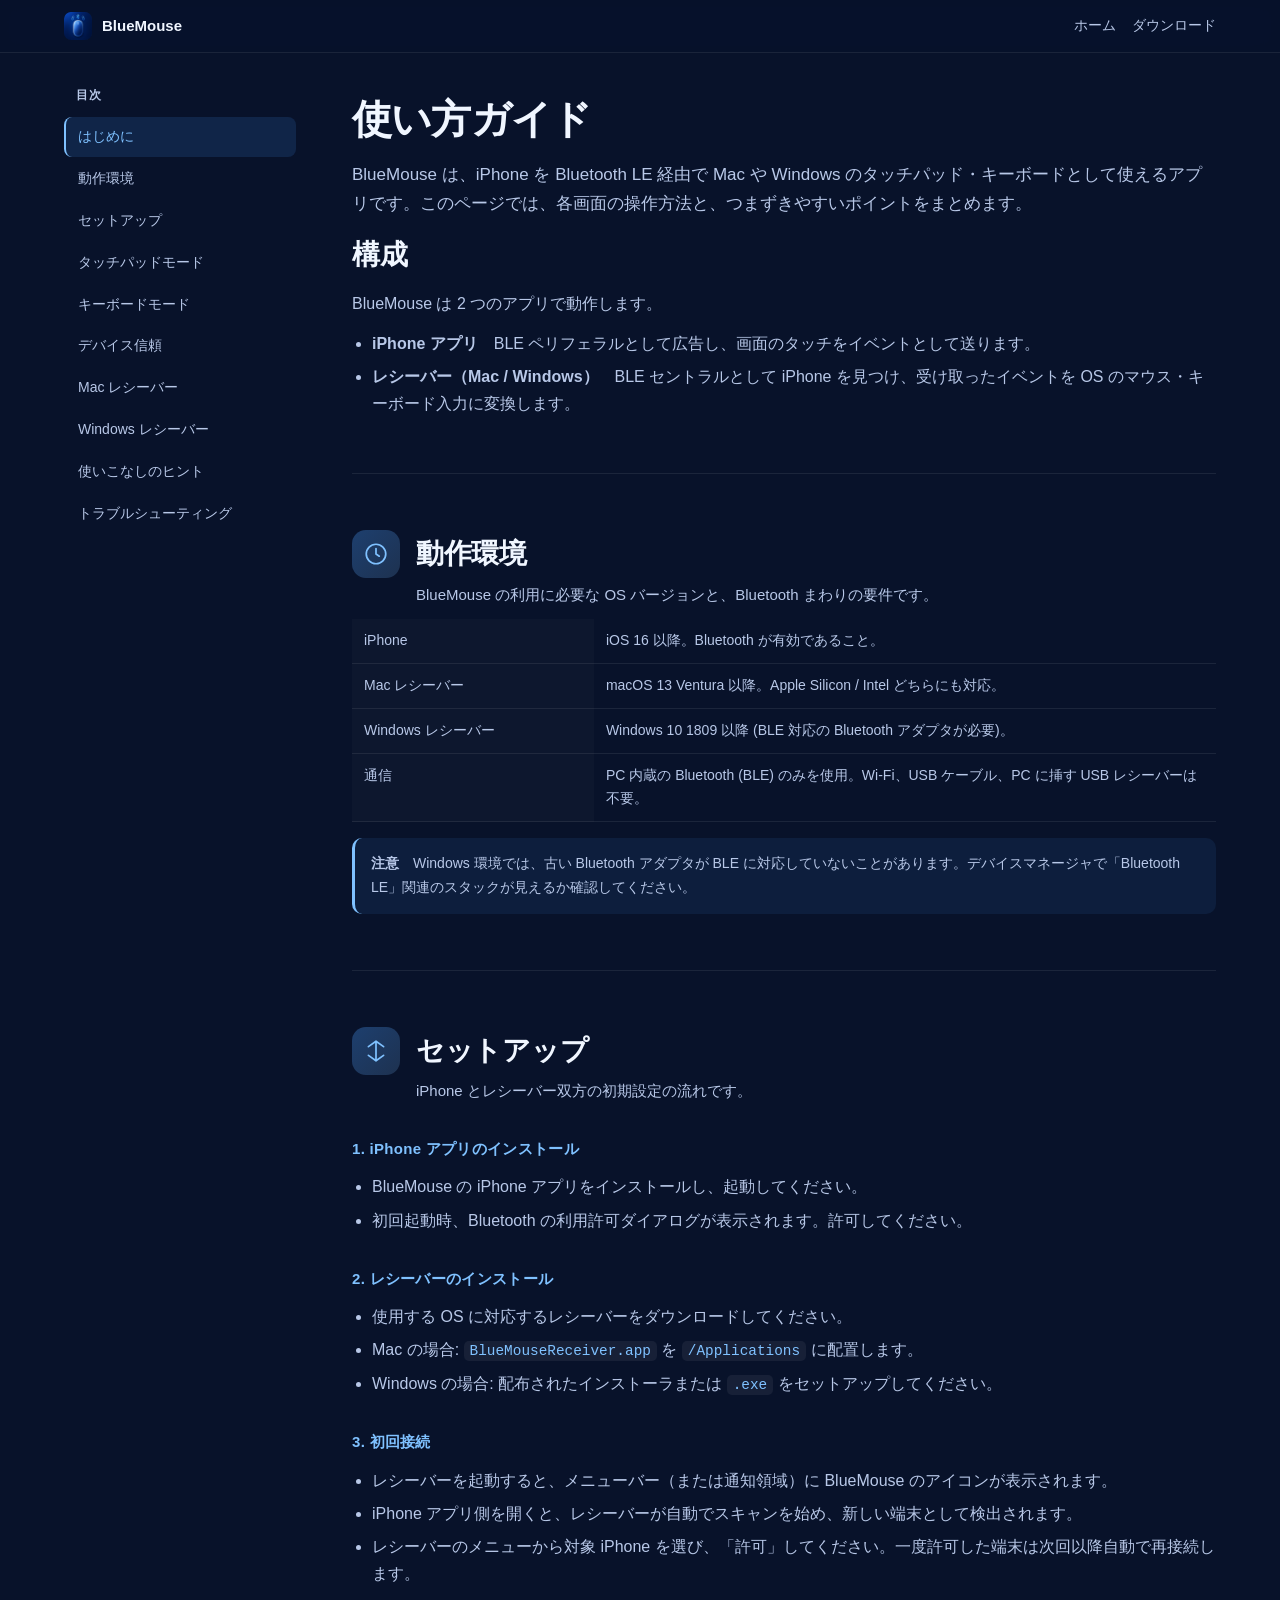
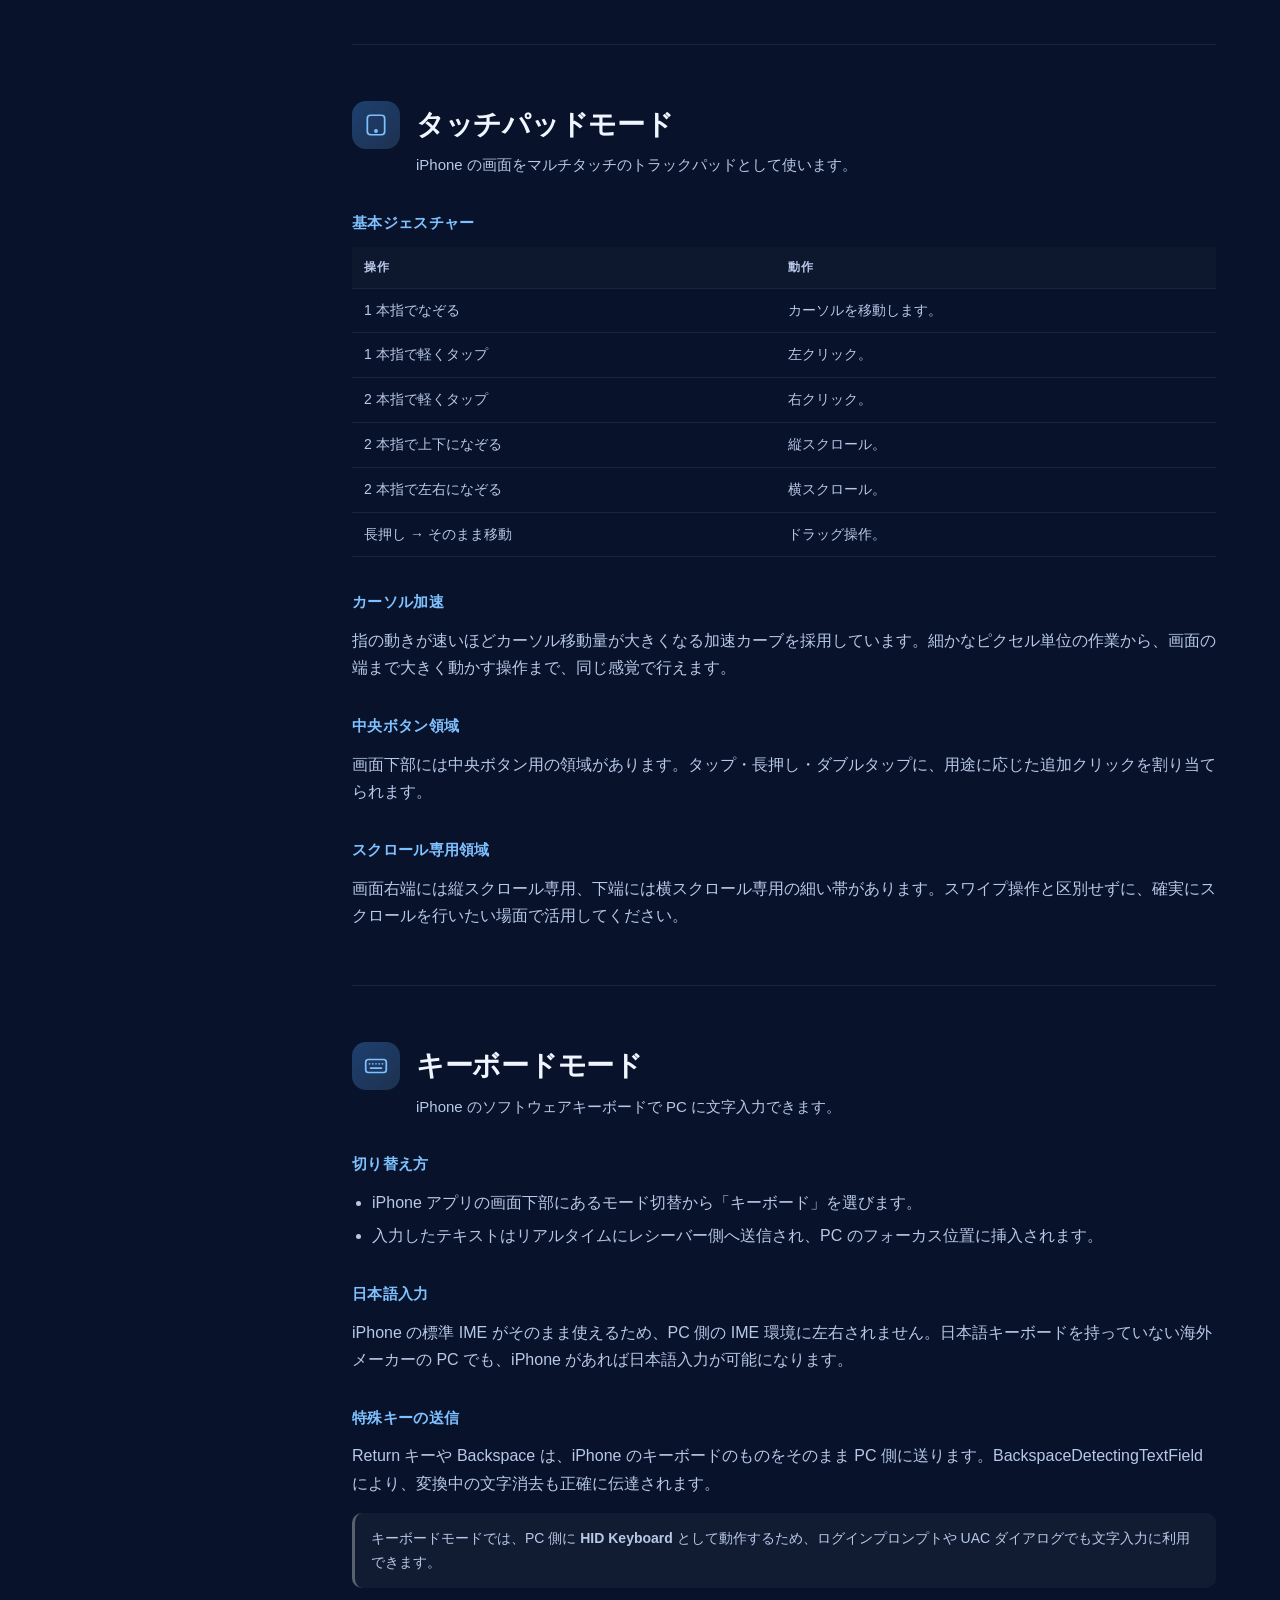
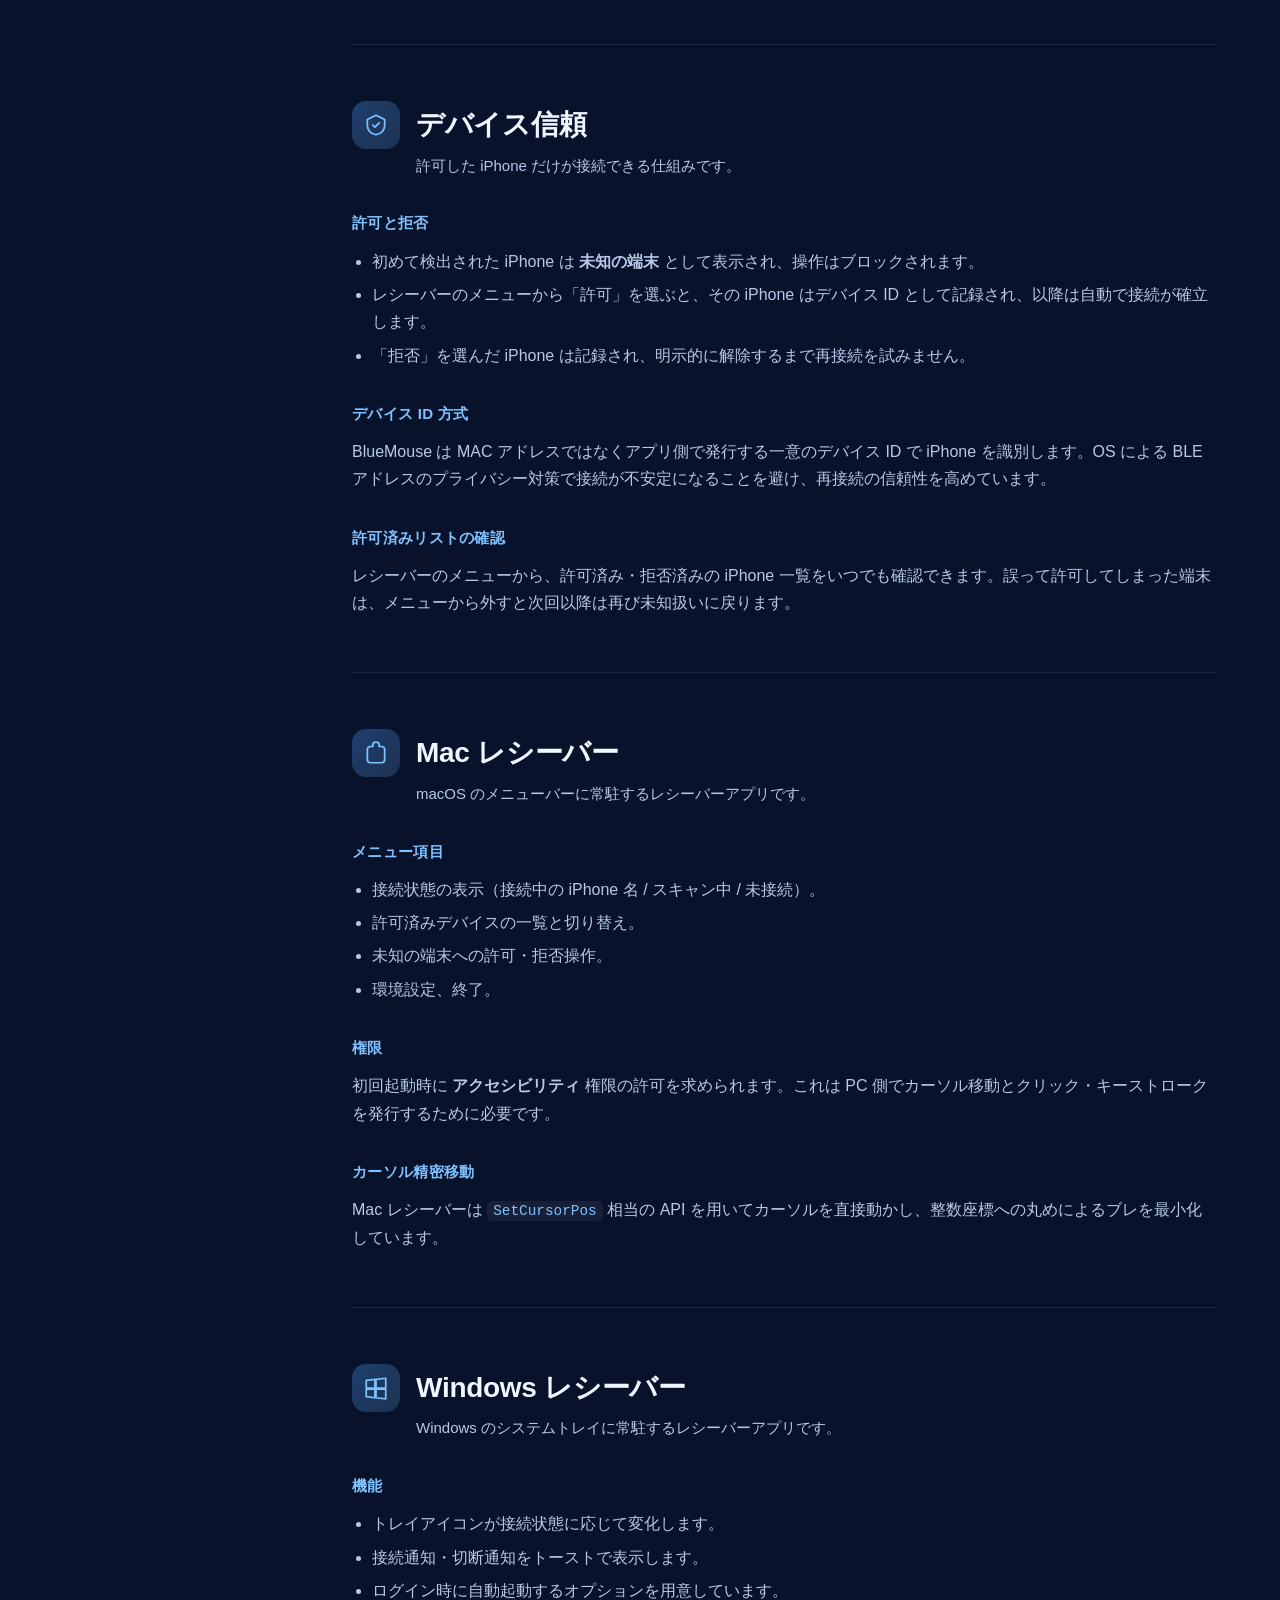
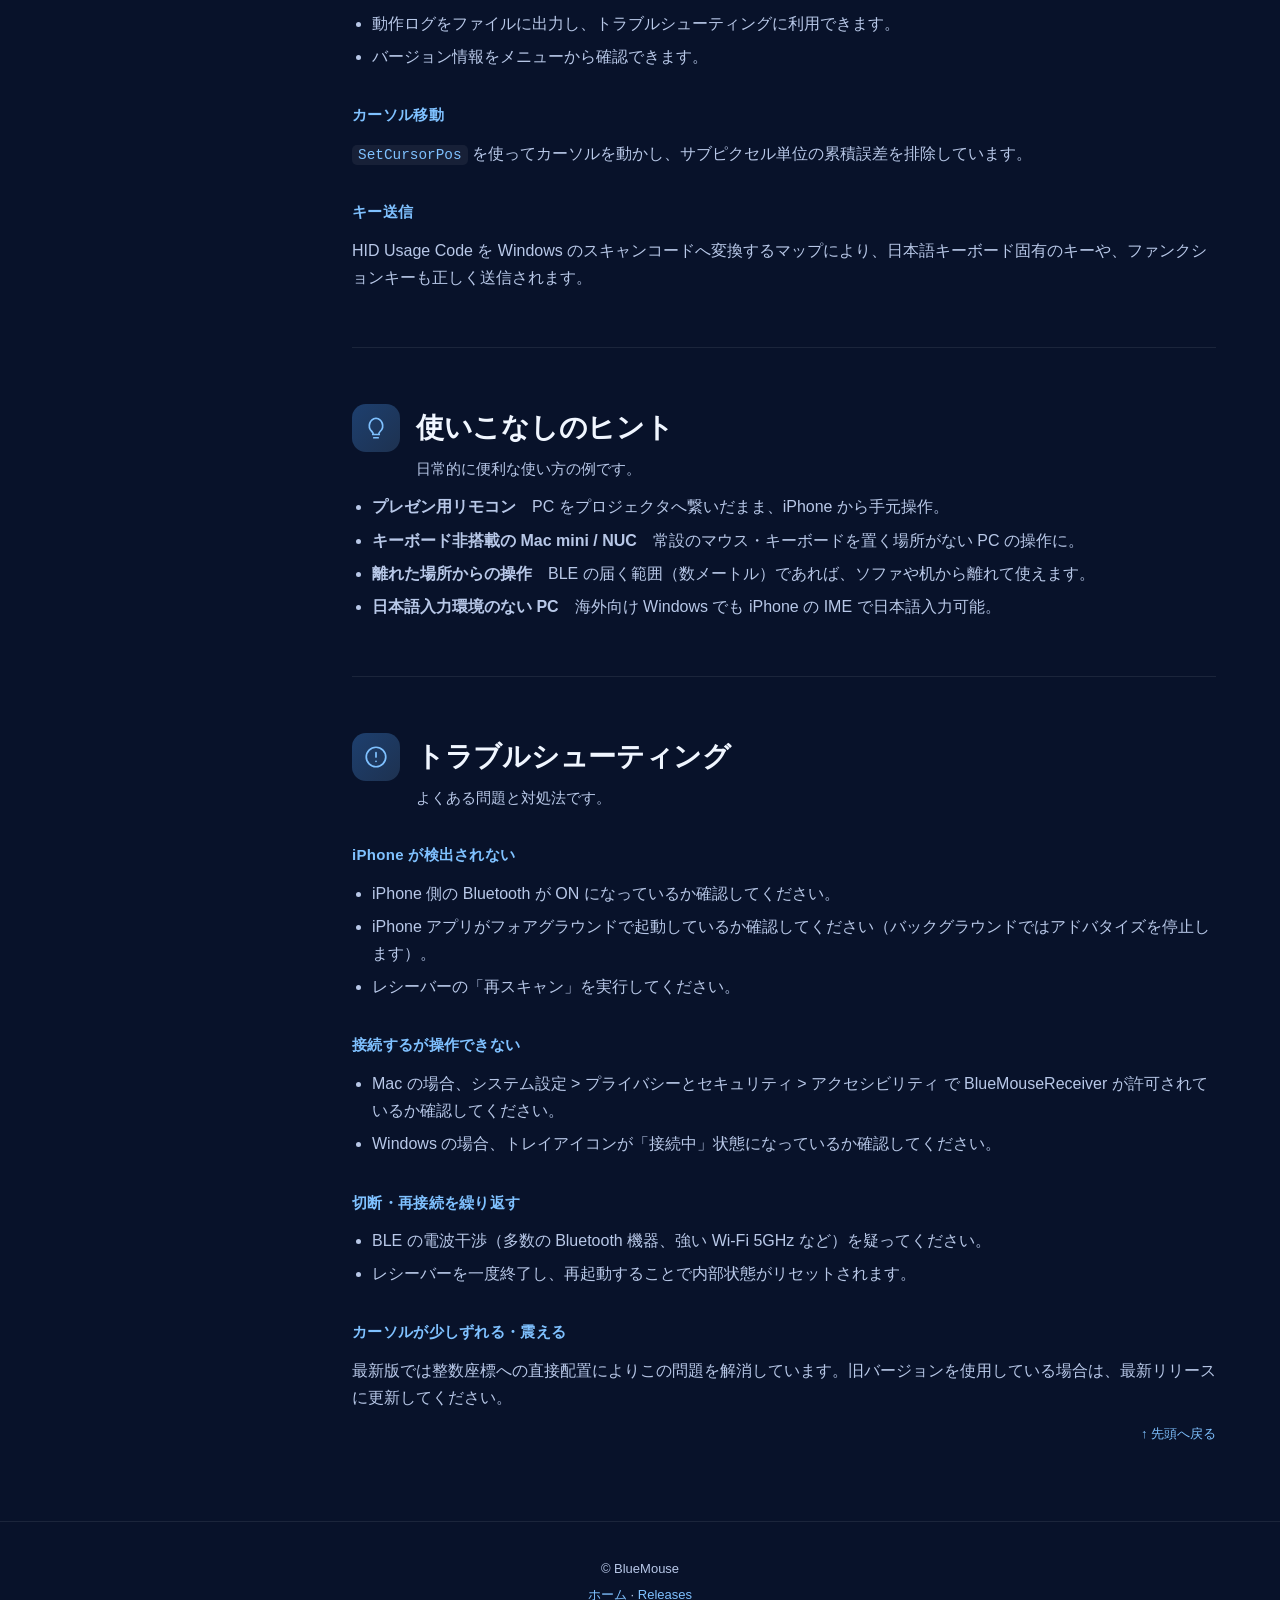
==== commit ff000aa8: "docs: 「専用ドングル」表現を一般向けに言い換え" ====
--- a/docs/guide.html
+++ b/docs/guide.html
@@ -73,7 +73,7 @@
           <tr><th>iPhone</th><td>iOS 16 以降。Bluetooth が有効であること。</td></tr>
           <tr><th>Mac レシーバー</th><td>macOS 13 Ventura 以降。Apple Silicon / Intel どちらにも対応。</td></tr>
           <tr><th>Windows レシーバー</th><td>Windows 10 1809 以降 (BLE 対応の Bluetooth アダプタが必要)。</td></tr>
-          <tr><th>通信</th><td>Bluetooth LE のみを使用。Wi-Fi、USB ケーブル、専用ドングルは不要。</td></tr>
+          <tr><th>通信</th><td>PC 内蔵の Bluetooth (BLE) のみを使用。Wi-Fi、USB ケーブル、PC に挿す USB レシーバーは不要。</td></tr>
         </tbody>
       </table>
 
